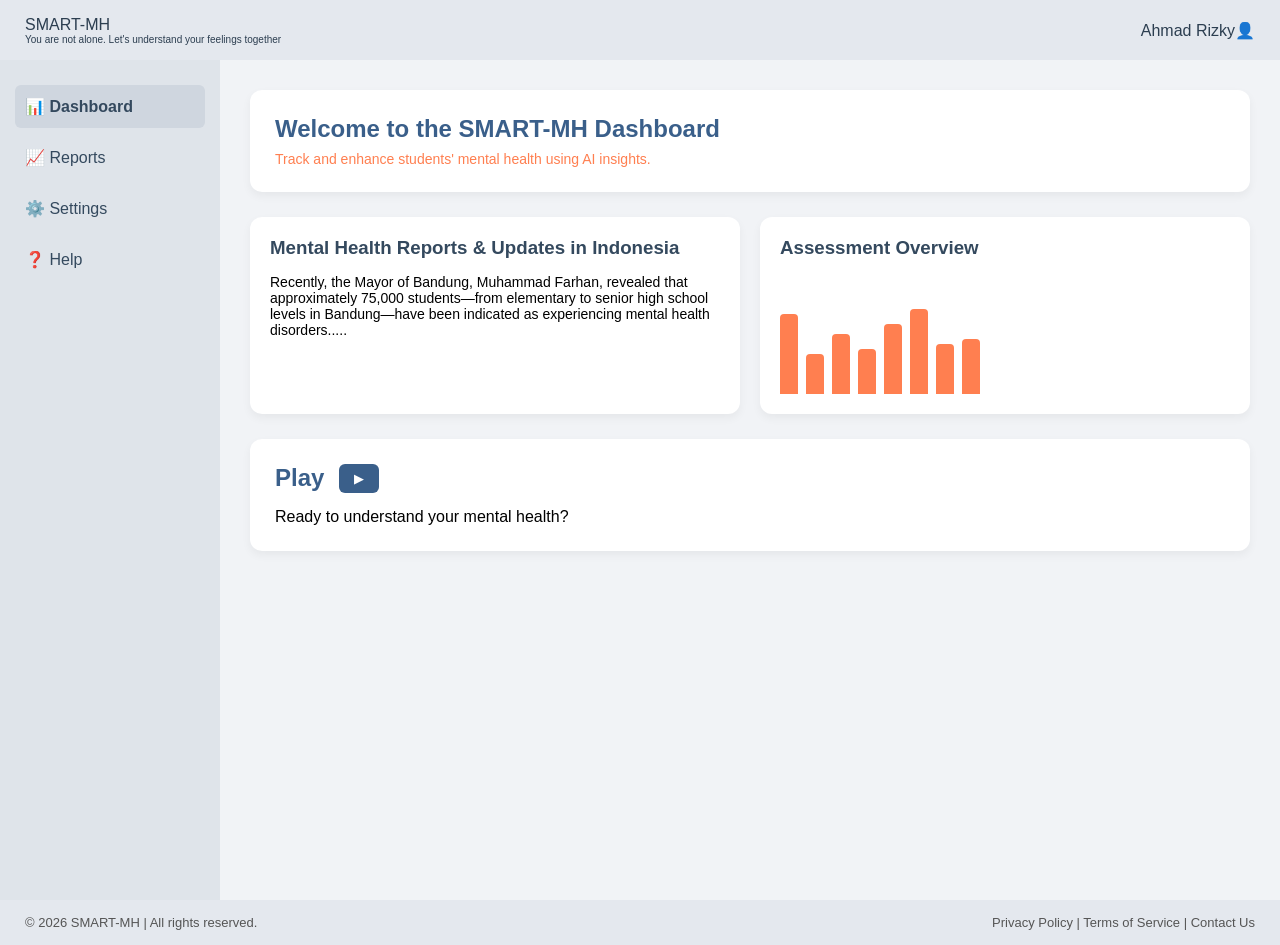
==== index.html @ ec4dbbbd "Add files via upload" ====
<!DOCTYPE html>
<html lang="en">
<head>
    <meta charset="UTF-8">
    <title>Mental Health Dashboard</title>
    <link rel="stylesheet" href="style.css">
</head>
<body>

    <!-- Top Navbar -->
    <header class="top-navbar">
        <div class="logo">SMART-MH <br> 
            <p class="tagline">You are not alone. Let's understand your feelings together</p>
        </div>

        <div class="user-section">
            Ahmad Rizky👤
        </div>
    </header>

    <div class="layout">

        <!-- Sidebar -->
        <aside class="sidebar">
            <ul>
                <li class="active">📊 Dashboard</li>
                <li>📈 Reports</li>
                <li>⚙️ Settings</li>
                <li>❓ Help</li>
            </ul>
        </aside>

        <!-- Main Content -->
        <main class="main-content">
            <div class="welcome-card">
                <h2>Welcome to the SMART-MH Dashboard</h2>
                <p>Track and enhance students' mental health using AI insights.</p>
            </div>

            <div class="card-grid">

                <div class="card">
                    <h3>Mental Health Reports & Updates in Indonesia</h3>
                        <p>Recently, the Mayor of Bandung, Muhammad Farhan, revealed that approximately 75,000 students—from elementary to senior high school levels in Bandung—have been indicated as experiencing mental health disorders.....</p>
                </div>

                <div class="card">
                    <h3>Assessment Overview</h3>
                    <div class="chart">
                        <div class="bar" style="height: 80px;"></div>
                        <div class="bar" style="height: 40px;"></div>
                        <div class="bar" style="height: 60px;"></div>
                        <div class="bar" style="height: 45px;"></div>
                        <div class="bar" style="height: 70px;"></div>
                        <div class="bar" style="height: 85px;"></div>
                        <div class="bar" style="height: 50px;"></div>
                        <div class="bar" style="height: 55px;"></div>
                    </div>
                </div>
            </div>

            <div class="card-play">
                <div class="play-icon">
                    <h2>Play</h2>
                    <button onclick="window.location.href='soal1.html'">▶</button>
                </div>
                <p>Ready to understand your mental health?</p>
            </div>

        </main>

    </div>

    <!-- Footer -->
    <footer>
        © 2026 SMART-MH | All rights reserved.
        <span>
            Privacy Policy | Terms of Service | Contact Us
        </span>
    </footer>

</body>
</html>
---- style.css ----
* {
    margin: 0;
    padding: 0;
    box-sizing: border-box;
    font-family: "Segoe UI", Tahoma, sans-serif;
}

body {
    background-color: #f1f3f6;
}

/* Top Navbar */
.top-navbar {
    height: 60px;
    background-color: #e4e8ee;
    display: flex;
    flex-direction: row;
    justify-content: space-between;
    align-items: center;
    padding: 0 25px;
    font-weight: 500;
    color: #2c3e50;
}

/* target <p> elements with class="tagline" */
.p.tagline, .tagline {
    display: flex; 
    font-size: 10px;
}

/* Layout */
.layout {
    display: flex;
    min-height: calc(100vh - 60px);
}

/* Sidebar */
.sidebar {
    width: 220px;
    background-color: #dfe4ea;
    padding: 25px 15px;
}

.sidebar ul {
    list-style: none;
}

.sidebar li {
    padding: 12px 10px;
    margin-bottom: 8px;
    border-radius: 6px;
    cursor: pointer;
    color: #34495e;
}

.sidebar li:hover,
.sidebar .active {
    background-color: #cfd6df;
    font-weight: 600;
}

/* Main Content */
.main-content {
    flex: 1;
    padding: 30px;
}

/* Welcome Card */
.welcome-card {
    background-color: #ffffff;
    padding: 25px;
    border-radius: 12px;
    box-shadow: 0 4px 10px rgba(0,0,0,0.05);
    margin-bottom: 25px;
    transition: all 0.3s ease;
    cursor: pointer;
}

.welcome-card:hover {
    transform: translateY(-10px);
    box-shadow: 0 10px 25px rgba(0,0,0,0.15);
}

.welcome-card h2 {
    color: #3a5f8a;
    margin-bottom: 8px;
}

.welcome-card p {
    color: #ff7f50;
    font-size: 14px;
}

/* Grid */
.card-grid {
    display: flex;
    gap: 20px;
}

/* Cards */
.card {
    flex: 1;
    background-color: #ffffff;
    padding: 20px;
    border-radius: 12px;
    box-shadow: 0 4px 10px rgba(0,0,0,0.05);
    transition: all 0.3s ease;
    cursor: pointer;
}

.card:hover {
    transform: translateY(-10px);
    box-shadow: 0 10px 25px rgba(0,0,0,0.15);
}

.card h3 {
    margin-bottom: 15px;
    color: #34495e;
}

/* Activity List */
.card p {
    font-size: 14px;
}

.card-play {
    background-color: #ffffff;
    padding: 25px;
    border-radius: 12px;
    box-shadow: 0 4px 10px rgba(0,0,0,0.05);
    margin-top: 25px;
    transition: all 0.3s ease;
    cursor: pointer;
}

.card-play:hover {
    transform: translateY(-10px);
    box-shadow: 0 10px 25px rgba(0,0,0,0.15);
}

.play-icon {
    display: flex;
    flex-direction: row;
    padding: 0px 0px 15px 0px;
}

.play-icon h2 {
    margin-right: 15px;
    color: #3a5f8a;
}

.play-icon button {
    background-color: #3a5f8a;
    color: white;
    border: none;
    padding: 7px 15px;
    border-radius: 6px;
    cursor: pointer;
    transition: 0.3s;
}

/* Chart */
.chart {
    display: flex;
    align-items: flex-end;
    gap: 8px;
    height: 120px;
    margin-top: 10px;
}

.bar {
    width: 18px;
    background-color: #ff7f50;
    border-radius: 4px 4px 0 0;
}

/* Footer */
footer {
    padding: 15px 25px;
    background-color: #e4e8ee;
    display: flex;
    justify-content: space-between;
    font-size: 13px;
    color: #555;
}
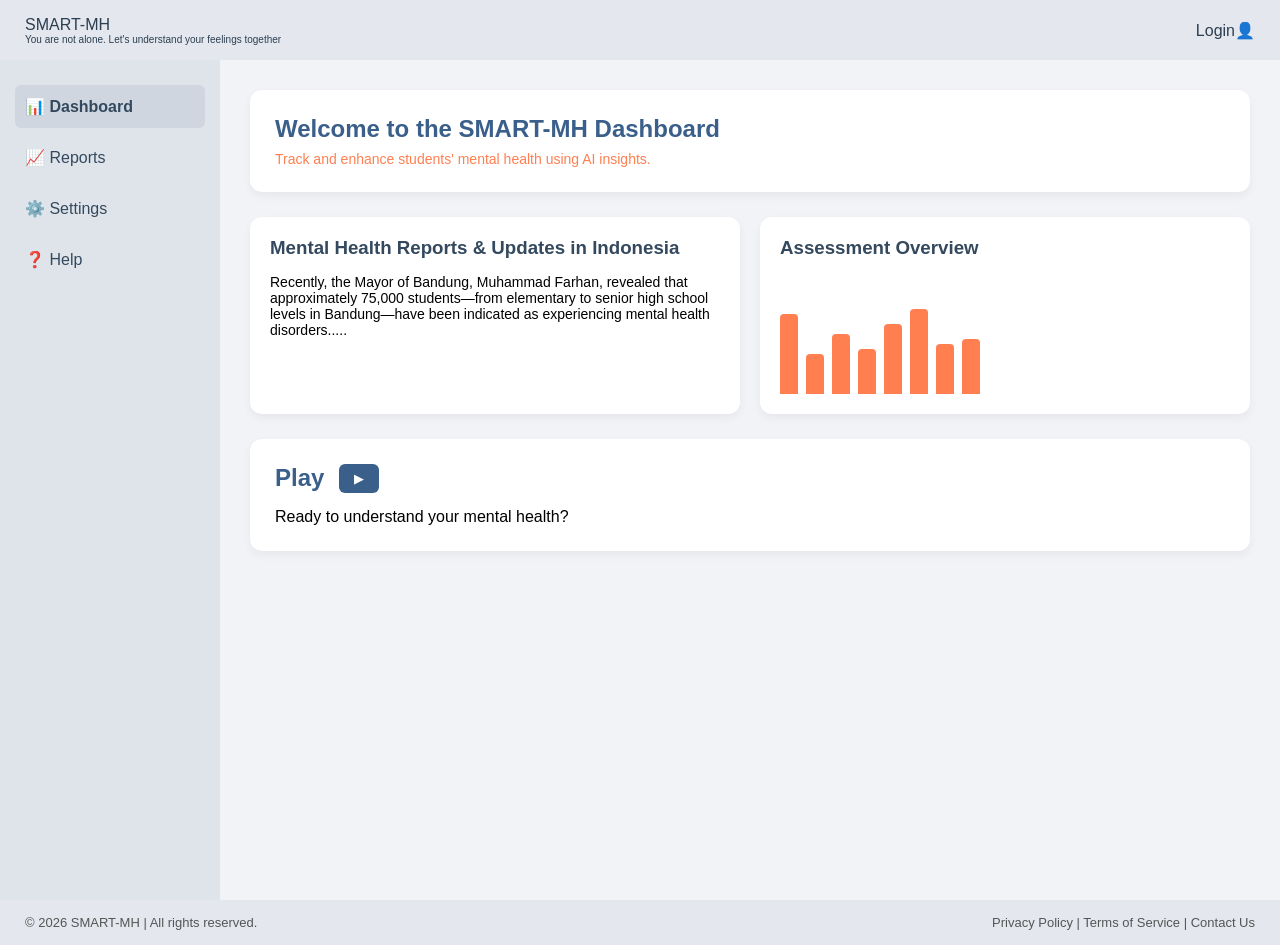
==== commit 713a5dd2: "Add login link to user section in index.html Updated user section to include a login link." ====
--- a/index.html
+++ b/index.html
@@ -14,7 +14,7 @@
         </div>
 
         <div class="user-section">
-            Ahmad Rizky👤
+            <a href="formulir.html" style="color: inherit; text-decoration: none;">Login👤</a>
         </div>
     </header>
 
@@ -62,7 +62,7 @@
             <div class="card-play">
                 <div class="play-icon">
                     <h2>Play</h2>
-                    <button onclick="window.location.href='soal1.html'">▶</button>
+                    <button onclick="window.location.href='Bubble.html'">▶</button>
                 </div>
                 <p>Ready to understand your mental health?</p>
             </div>
@@ -80,4 +80,4 @@
     </footer>
 
 </body>
-</html>+</html>
--- a/style.css
+++ b/style.css
@@ -159,6 +159,10 @@
     transition: 0.3s;
 }
 
+.play-icon button:hover {
+    background-color: #2f4e73;
+}
+
 /* Chart */
 .chart {
     display: flex;
@@ -182,4 +186,4 @@
     justify-content: space-between;
     font-size: 13px;
     color: #555;
-}+}
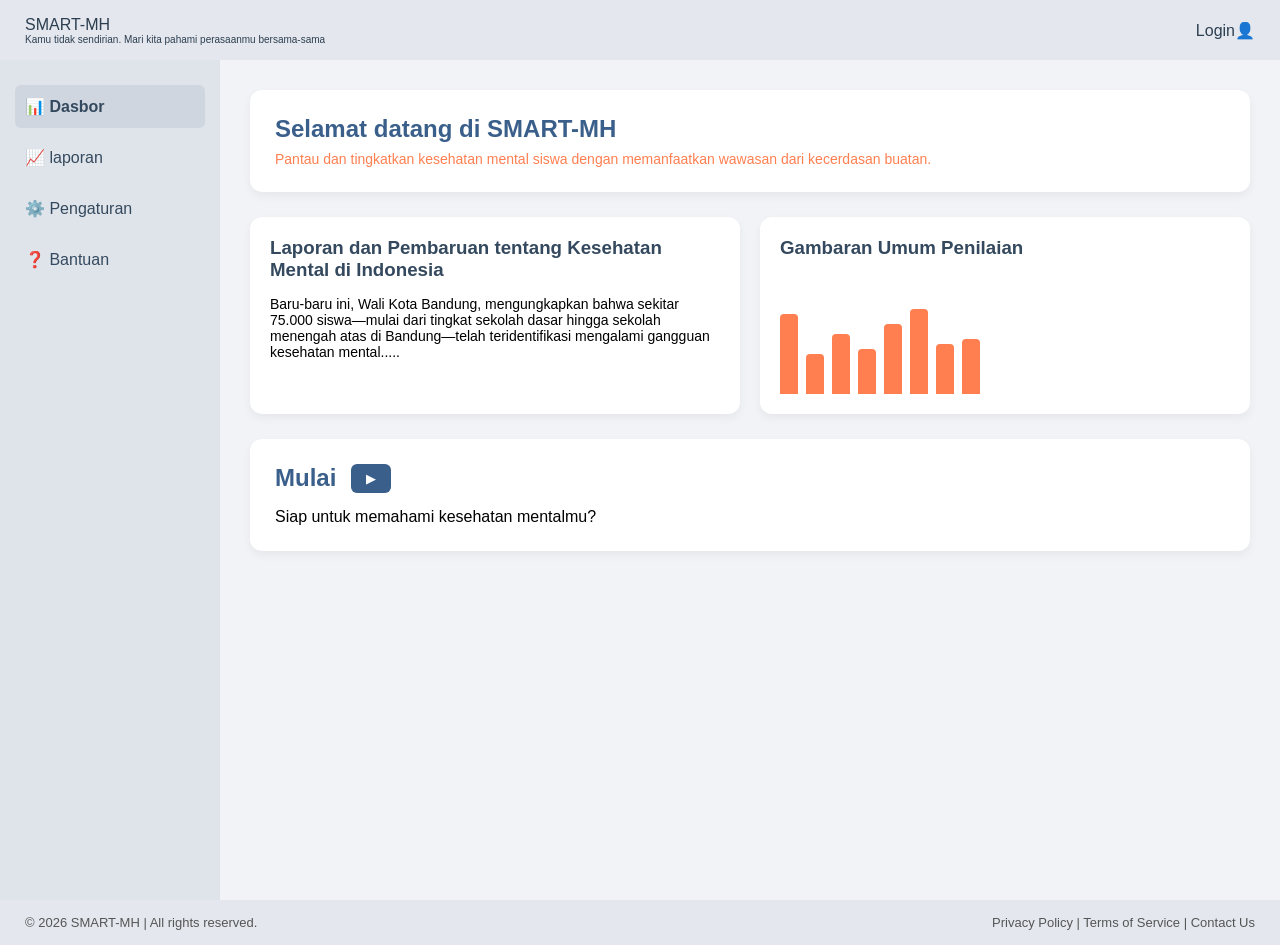
==== commit 24dee2d9: "Localize index.html to Indonesian Updated the content and language of the index.html file from Engli" ====
--- a/index.html
+++ b/index.html
@@ -10,7 +10,7 @@
     <!-- Top Navbar -->
     <header class="top-navbar">
         <div class="logo">SMART-MH <br> 
-            <p class="tagline">You are not alone. Let's understand your feelings together</p>
+            <p class="tagline">Kamu tidak sendirian. Mari kita pahami perasaanmu bersama-sama</p>
         </div>
 
         <div class="user-section">
@@ -23,29 +23,29 @@
         <!-- Sidebar -->
         <aside class="sidebar">
             <ul>
-                <li class="active">📊 Dashboard</li>
-                <li>📈 Reports</li>
-                <li>⚙️ Settings</li>
-                <li>❓ Help</li>
+                <li class="active">📊 Dasbor</li>
+                <li>📈 laporan</li>
+                <li>⚙️ Pengaturan</li>
+                <li>❓ Bantuan</li>
             </ul>
         </aside>
 
         <!-- Main Content -->
         <main class="main-content">
             <div class="welcome-card">
-                <h2>Welcome to the SMART-MH Dashboard</h2>
-                <p>Track and enhance students' mental health using AI insights.</p>
+                <h2>Selamat datang di SMART-MH</h2>
+                <p>Pantau dan tingkatkan kesehatan mental siswa dengan memanfaatkan wawasan dari kecerdasan buatan.</p>
             </div>
 
             <div class="card-grid">
 
                 <div class="card">
-                    <h3>Mental Health Reports & Updates in Indonesia</h3>
-                        <p>Recently, the Mayor of Bandung, Muhammad Farhan, revealed that approximately 75,000 students—from elementary to senior high school levels in Bandung—have been indicated as experiencing mental health disorders.....</p>
+                    <h3>Laporan dan Pembaruan tentang Kesehatan Mental di Indonesia</h3>
+                        <p>Baru-baru ini, Wali Kota Bandung, mengungkapkan bahwa sekitar 75.000 siswa—mulai dari tingkat sekolah dasar hingga sekolah menengah atas di Bandung—telah teridentifikasi mengalami gangguan kesehatan mental.....</p>
                 </div>
 
                 <div class="card">
-                    <h3>Assessment Overview</h3>
+                    <h3>Gambaran Umum Penilaian</h3>
                     <div class="chart">
                         <div class="bar" style="height: 80px;"></div>
                         <div class="bar" style="height: 40px;"></div>
@@ -61,10 +61,10 @@
 
             <div class="card-play">
                 <div class="play-icon">
-                    <h2>Play</h2>
+                    <h2>Mulai</h2>
                     <button onclick="window.location.href='Bubble.html'">▶</button>
                 </div>
-                <p>Ready to understand your mental health?</p>
+                <p>Siap untuk memahami kesehatan mentalmu?</p>
             </div>
 
         </main>
